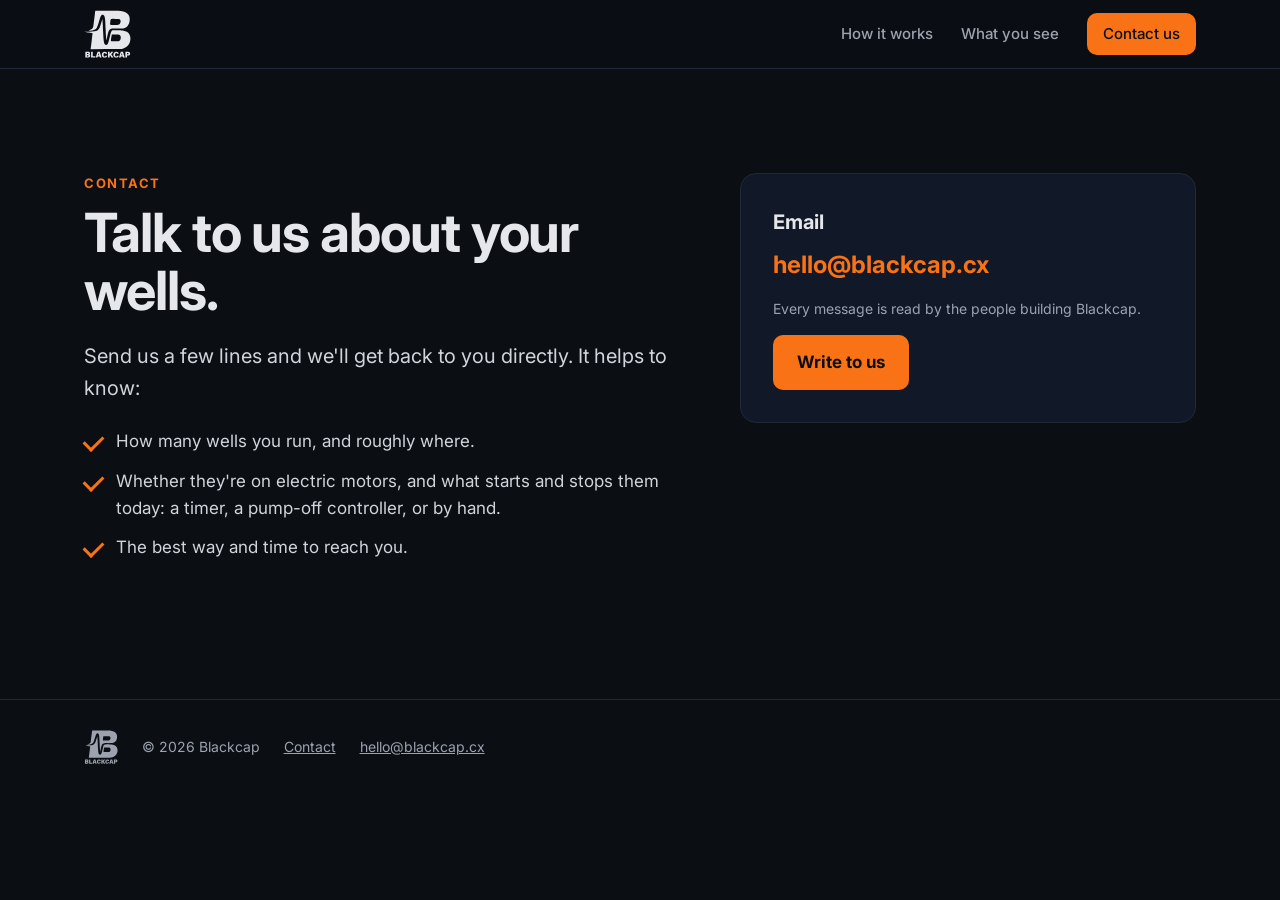
==== contact.html @ 7085b3a8 "Copy rewritten to present a finished product: pilot and 'coming later' language removed, unproven de" ====
<!doctype html>
<html lang="en">
<head>
<meta charset="utf-8">
<meta name="viewport" content="width=device-width, initial-scale=1">
<title>Contact — Blackcap</title>
<meta name="description" content="Blackcap clips onto the motor wiring in your starter cabinet, watches every stroke, and sends you one list each morning: which wells are fine and which need you.">
<link rel="icon" href="img/favicon.svg" type="image/svg+xml">
<link rel="preconnect" href="https://fonts.googleapis.com">
<link rel="preconnect" href="https://fonts.gstatic.com" crossorigin>
<link href="https://fonts.googleapis.com/css2?family=Inter:wght@400;500;600;700;800&display=swap" rel="stylesheet">
<link rel="stylesheet" href="styles.css">
</head>
<body>

<header class="nav">
  <div class="wrap nav-in">
    <a class="brand" href="index.html" aria-label="Blackcap home"><img class="logo" src="img/logo-light.svg" alt="Blackcap"></a>
    <nav>
      <a href="index.html#how">How it works</a>
      <a href="index.html#know">What you see</a>
      <a class="btn btn-small" href="contact.html">Contact us</a>
    </nav>
  </div>
</header>

<main>
<section class="section contact">
  <div class="wrap contact-in">
    <div>
      <p class="eyebrow">Contact</p>
      <h1 class="page-h">Talk to us about your wells.</h1>
      <p class="lede">Send us a few lines and we'll get back to you directly. It helps to know:</p>
      <ul class="ticks">
        <li>How many wells you run, and roughly where.</li>
        <li>Whether they're on electric motors, and what starts and stops them today: a timer, a pump-off controller, or by hand.</li>
        <li>The best way and time to reach you.</li>
      </ul>
    </div>
    <div class="contact-card">
      <h3>Email</h3>
      <a class="big-link" href="mailto:hello@blackcap.cx?subject=Blackcap">hello@blackcap.cx</a>
      <p class="fine">Every message is read by the people building Blackcap.</p>
      <a class="btn" href="mailto:hello@blackcap.cx?subject=Blackcap&amp;body=How%20many%20wells%20and%20where%3A%0AElectric%3F%20Timer%20or%20pump-off%20controller%3F%0ABest%20way%20to%20reach%20me%3A">Write to us</a>
    </div>
  </div>
</section>
</main>

<footer class="foot">
  <div class="wrap foot-in">
    <img class="logo small" src="img/logo-muted.svg" alt="">
    <span>© 2026 Blackcap</span>
    <a href="contact.html">Contact</a>
    <a href="mailto:hello@blackcap.cx">hello@blackcap.cx</a>
  </div>
</footer>

</body>
</html>
---- styles.css ----
:root {
  --bg: #0b0f14; --panel: #111827; --alt: #0f1623; --line: #1f2937;
  --text: #e5e7eb; --muted: #9ca3af; --accent: #f97316; --accent-ink: #0b0f14;
  --max: 1160px;
}
* { box-sizing: border-box; }
html { scroll-behavior: smooth; }
body { margin: 0; background: var(--bg); color: var(--text); font: 17px/1.6 Inter, system-ui, sans-serif; }
img { max-width: 100%; display: block; }
a { color: inherit; }
.wrap { max-width: var(--max); margin: 0 auto; padding: 0 24px; }

.nav { position: sticky; top: 0; z-index: 10; background: rgba(11, 15, 20, 0.85); backdrop-filter: blur(8px); border-bottom: 1px solid var(--line); }
.nav-in { display: flex; align-items: center; justify-content: space-between; height: 68px; }
.nav nav { display: flex; gap: 28px; align-items: center; }
.nav nav a { text-decoration: none; color: var(--muted); font-weight: 500; font-size: 15px; }
.nav nav a:hover { color: var(--text); }
.logo { display: block; height: 48px; width: auto; }
.logo.small { height: 34px; }

.btn { display: inline-block; background: var(--accent); color: var(--accent-ink) !important; font-weight: 700; text-decoration: none;
  padding: 14px 24px; border-radius: 10px; transition: transform .1s ease, filter .1s ease; }
.btn:hover { filter: brightness(1.08); transform: translateY(-1px); }
.btn-small { padding: 9px 16px; font-size: 14px; }
.btn-ghost { background: transparent; color: var(--text) !important; border: 1px solid #374151; }

.hero { position: relative; min-height: min(86vh, 780px); display: flex; align-items: center; overflow: hidden; }
.hero-bg { position: absolute; inset: 0; width: 100%; height: 100%; object-fit: cover; }
.hero::after { content: ""; position: absolute; inset: 0; background: linear-gradient(90deg, rgba(5, 7, 10, .85) 0%, rgba(5, 7, 10, .35) 60%, rgba(5, 7, 10, 0) 100%); }
.hero-in { position: relative; z-index: 1; padding-top: 60px; padding-bottom: 120px; }
.hero h1 { font-size: clamp(38px, 5.6vw, 68px); line-height: 1.05; letter-spacing: -0.02em; max-width: 14ch; margin: 10px 0 20px; }
.lede { font-size: clamp(17px, 1.6vw, 20px); color: #d1d5db; max-width: 46ch; }
.ctas { display: flex; gap: 14px; margin-top: 28px; flex-wrap: wrap; }
.eyebrow { color: var(--accent); text-transform: uppercase; letter-spacing: .12em; font-size: 13px; font-weight: 700; margin: 0; }

.strip { border-top: 1px solid var(--line); border-bottom: 1px solid var(--line); background: var(--panel); }
.strip-in { display: grid; grid-template-columns: repeat(3, 1fr); gap: 24px; padding-top: 26px; padding-bottom: 26px; }
.strip strong { display: block; font-size: 16px; }
.strip span { color: var(--muted); font-size: 14px; }

.section { padding: 104px 0; }
.section.alt { background: var(--alt); }
h2 { font-size: clamp(30px, 3.4vw, 44px); line-height: 1.12; letter-spacing: -0.015em; margin: 10px 0 18px; max-width: 22ch; }
h3 { font-size: 20px; margin: 0 0 8px; }
p { color: #cbd5e1; }

.steps { display: grid; grid-template-columns: repeat(3, 1fr); gap: 22px; margin: 44px 0 72px; }
.step { background: var(--panel); border: 1px solid var(--line); border-radius: 16px; padding: 28px; }
.num { display: inline-grid; place-items: center; width: 36px; height: 36px; border-radius: 50%; background: var(--accent); color: var(--accent-ink); font-weight: 800; margin-bottom: 14px; }

.split { display: grid; grid-template-columns: 1fr 1fr; gap: 64px; align-items: center; }
.split-rev img { order: 2; }
.split img { border-radius: 16px; }

.cards { display: grid; grid-template-columns: repeat(3, 1fr); gap: 20px; margin-top: 40px; }
.card { background: var(--panel); border: 1px solid var(--line); border-radius: 16px; padding: 26px; }
.card p { margin: 0; }
.card-pilot { border-style: dashed; border-color: #f9731655; }
.card-pilot h3 { color: var(--accent); }

.stat-grid { display: grid; grid-template-columns: repeat(3, 1fr); gap: 24px; }
.stat { border-left: 3px solid var(--accent); padding-left: 20px; }
.big { font-size: 52px; font-weight: 800; letter-spacing: -0.02em; }
.src { display: block; font-size: 13px; color: var(--muted); }
.narrow { max-width: 760px; }
.narrow h2 { max-width: none; }
.fine { font-size: 14px; color: var(--muted); }


.foot { border-top: 1px solid var(--line); padding: 30px 0; }
.foot-in { display: flex; align-items: center; gap: 24px; color: var(--muted); font-size: 14px; }
.foot-in a { color: var(--muted); }

@media (max-width: 860px) {
  .nav nav a:not(.btn) { display: none; }
  .strip-in, .steps, .cards, .stat-grid, .split { grid-template-columns: 1fr; }
  .split { gap: 32px; }
  .split-rev img { order: 0; }
  .section { padding: 72px 0; }
  .hero { min-height: min(78vh, 720px); }
}

.cta { text-align: center; background: radial-gradient(1200px 500px at 50% 0%, #1b2436 0%, var(--bg) 70%); }
.cta-in { max-width: 760px; }
.cta h2 { margin-left: auto; margin-right: auto; }
.ticks { list-style: none; padding: 0; margin: 24px 0 0; }
.ticks li { padding-left: 32px; position: relative; margin: 12px 0; color: #d1d5db; }
.ticks li::before { content: ""; position: absolute; left: 0; top: 7px; width: 16px; height: 9px; border-left: 3px solid var(--accent); border-bottom: 3px solid var(--accent); transform: rotate(-45deg); }
.contact { min-height: 70vh; }
.contact-in { display: grid; grid-template-columns: 1.3fr 1fr; gap: 64px; align-items: start; }
.page-h { font-size: clamp(34px, 4.4vw, 54px); line-height: 1.08; letter-spacing: -0.02em; margin: 10px 0 18px; }
.contact-card { background: var(--panel); border: 1px solid var(--line); border-radius: 16px; padding: 32px; }
.big-link { display: block; font-size: 24px; font-weight: 700; color: var(--accent); text-decoration: none; margin: 4px 0 8px; }
@media (max-width: 860px) { .contact-in { grid-template-columns: 1fr; gap: 32px; } }
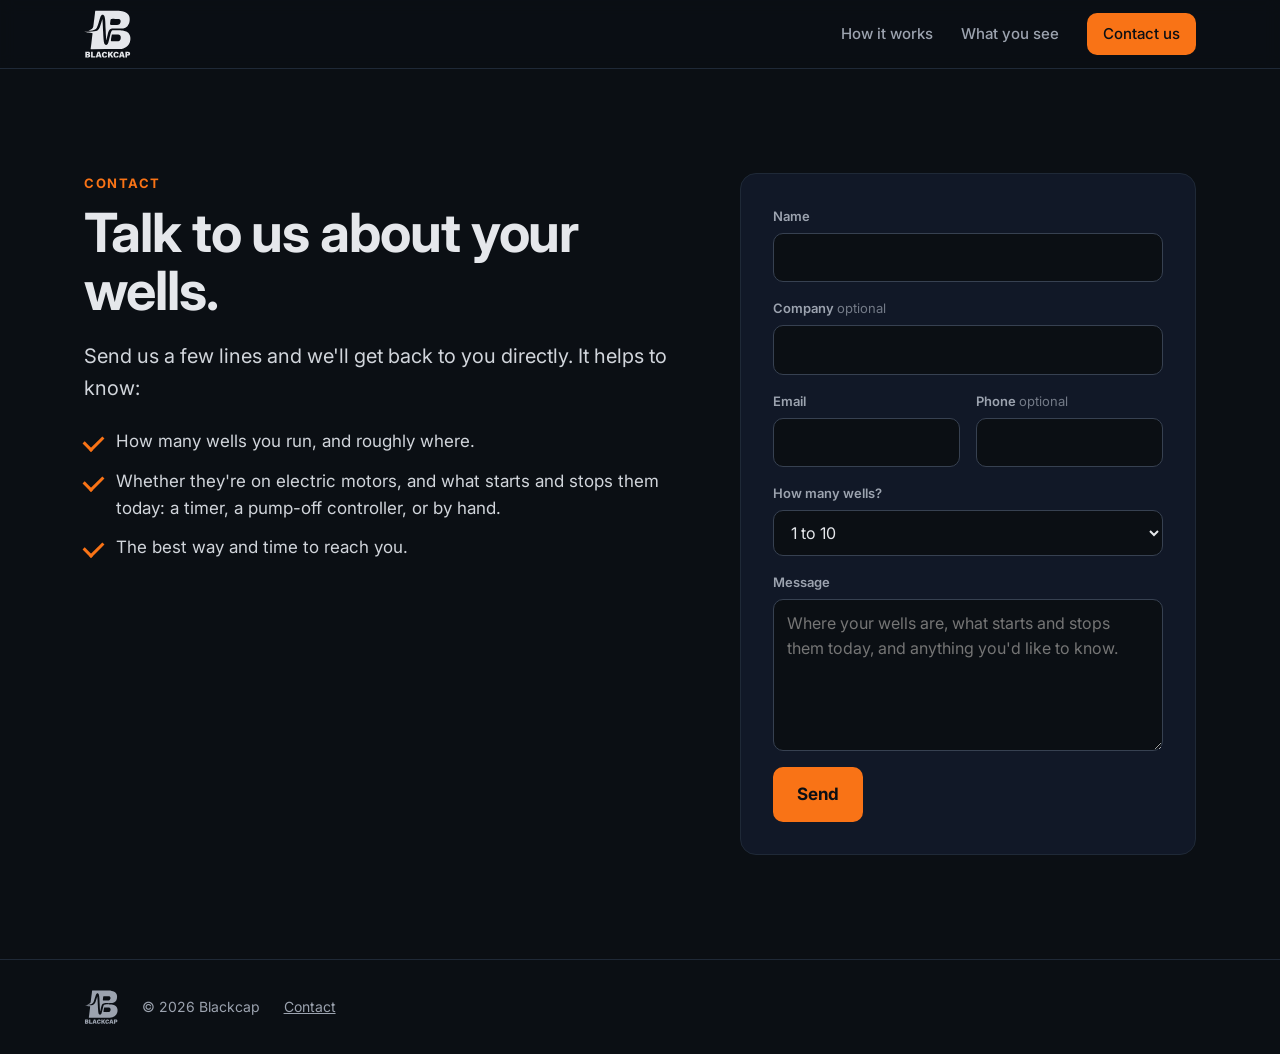
==== commit 1de38dcd: "Contact form replaces the email address, using the same form service and inbox as xenovasys.com; tha" ====
--- a/contact.html
+++ b/contact.html
@@ -37,12 +37,24 @@
         <li>The best way and time to reach you.</li>
       </ul>
     </div>
-    <div class="contact-card">
-      <h3>Email</h3>
-      <a class="big-link" href="mailto:hello@blackcap.cx?subject=Blackcap">hello@blackcap.cx</a>
-      <p class="fine">Every message is read by the people building Blackcap.</p>
-      <a class="btn" href="mailto:hello@blackcap.cx?subject=Blackcap&amp;body=How%20many%20wells%20and%20where%3A%0AElectric%3F%20Timer%20or%20pump-off%20controller%3F%0ABest%20way%20to%20reach%20me%3A">Write to us</a>
-    </div>
+    <form class="contact-card enquiry" action="https://api.web3forms.com/submit" method="POST">
+      <input type="hidden" name="access_key" value="66ff773b-dd45-49e2-b322-aab866b27ac4">
+      <input type="hidden" name="subject" value="Enquiry from Blackcap">
+      <input type="hidden" name="from_name" value="Blackcap">
+      <input type="hidden" name="redirect" value="https://blackcap.cx/thanks.html">
+      <input type="checkbox" name="botcheck" class="hp" tabindex="-1" autocomplete="off">
+      <label><span>Name</span><input type="text" name="name" required autocomplete="name"></label>
+      <label><span>Company <em>optional</em></span><input type="text" name="company" autocomplete="organization"></label>
+      <div class="row">
+        <label><span>Email</span><input type="email" name="email" required autocomplete="email"></label>
+        <label><span>Phone <em>optional</em></span><input type="tel" name="phone" autocomplete="tel"></label>
+      </div>
+      <label><span>How many wells?</span>
+        <select name="wells"><option>1 to 10</option><option>11 to 50</option><option>51 to 200</option><option>More than 200</option></select>
+      </label>
+      <label><span>Message</span><textarea name="message" rows="5" required placeholder="Where your wells are, what starts and stops them today, and anything you'd like to know."></textarea></label>
+      <button type="submit" class="btn">Send</button>
+    </form>
   </div>
 </section>
 </main>
@@ -52,7 +64,6 @@
     <img class="logo small" src="img/logo-muted.svg" alt="">
     <span>© 2026 Blackcap</span>
     <a href="contact.html">Contact</a>
-    <a href="mailto:hello@blackcap.cx">hello@blackcap.cx</a>
   </div>
 </footer>
 
--- a/styles.css
+++ b/styles.css
@@ -92,3 +92,15 @@
 .contact-card { background: var(--panel); border: 1px solid var(--line); border-radius: 16px; padding: 32px; }
 .big-link { display: block; font-size: 24px; font-weight: 700; color: var(--accent); text-decoration: none; margin: 4px 0 8px; }
 @media (max-width: 860px) { .contact-in { grid-template-columns: 1fr; gap: 32px; } }
+
+.enquiry { display: grid; gap: 16px; }
+.enquiry .row { display: grid; grid-template-columns: 1fr 1fr; gap: 16px; }
+.enquiry label { display: grid; gap: 6px; }
+.enquiry label > span { font-size: 13px; font-weight: 600; color: var(--muted); }
+.enquiry label > span em { font-style: normal; font-weight: 400; opacity: .7; }
+.enquiry input, .enquiry select, .enquiry textarea { font: inherit; font-size: 16px; color: var(--text); background: var(--bg); border: 1px solid #374151; border-radius: 10px; padding: 11px 13px; width: 100%; }
+.enquiry textarea { resize: vertical; }
+.enquiry input:focus, .enquiry select:focus, .enquiry textarea:focus { outline: none; border-color: var(--accent); }
+.enquiry button { justify-self: start; border: 0; cursor: pointer; font: inherit; font-weight: 700; }
+.enquiry .hp { position: absolute; left: -9999px; }
+@media (max-width: 520px) { .enquiry .row { grid-template-columns: 1fr; } }
